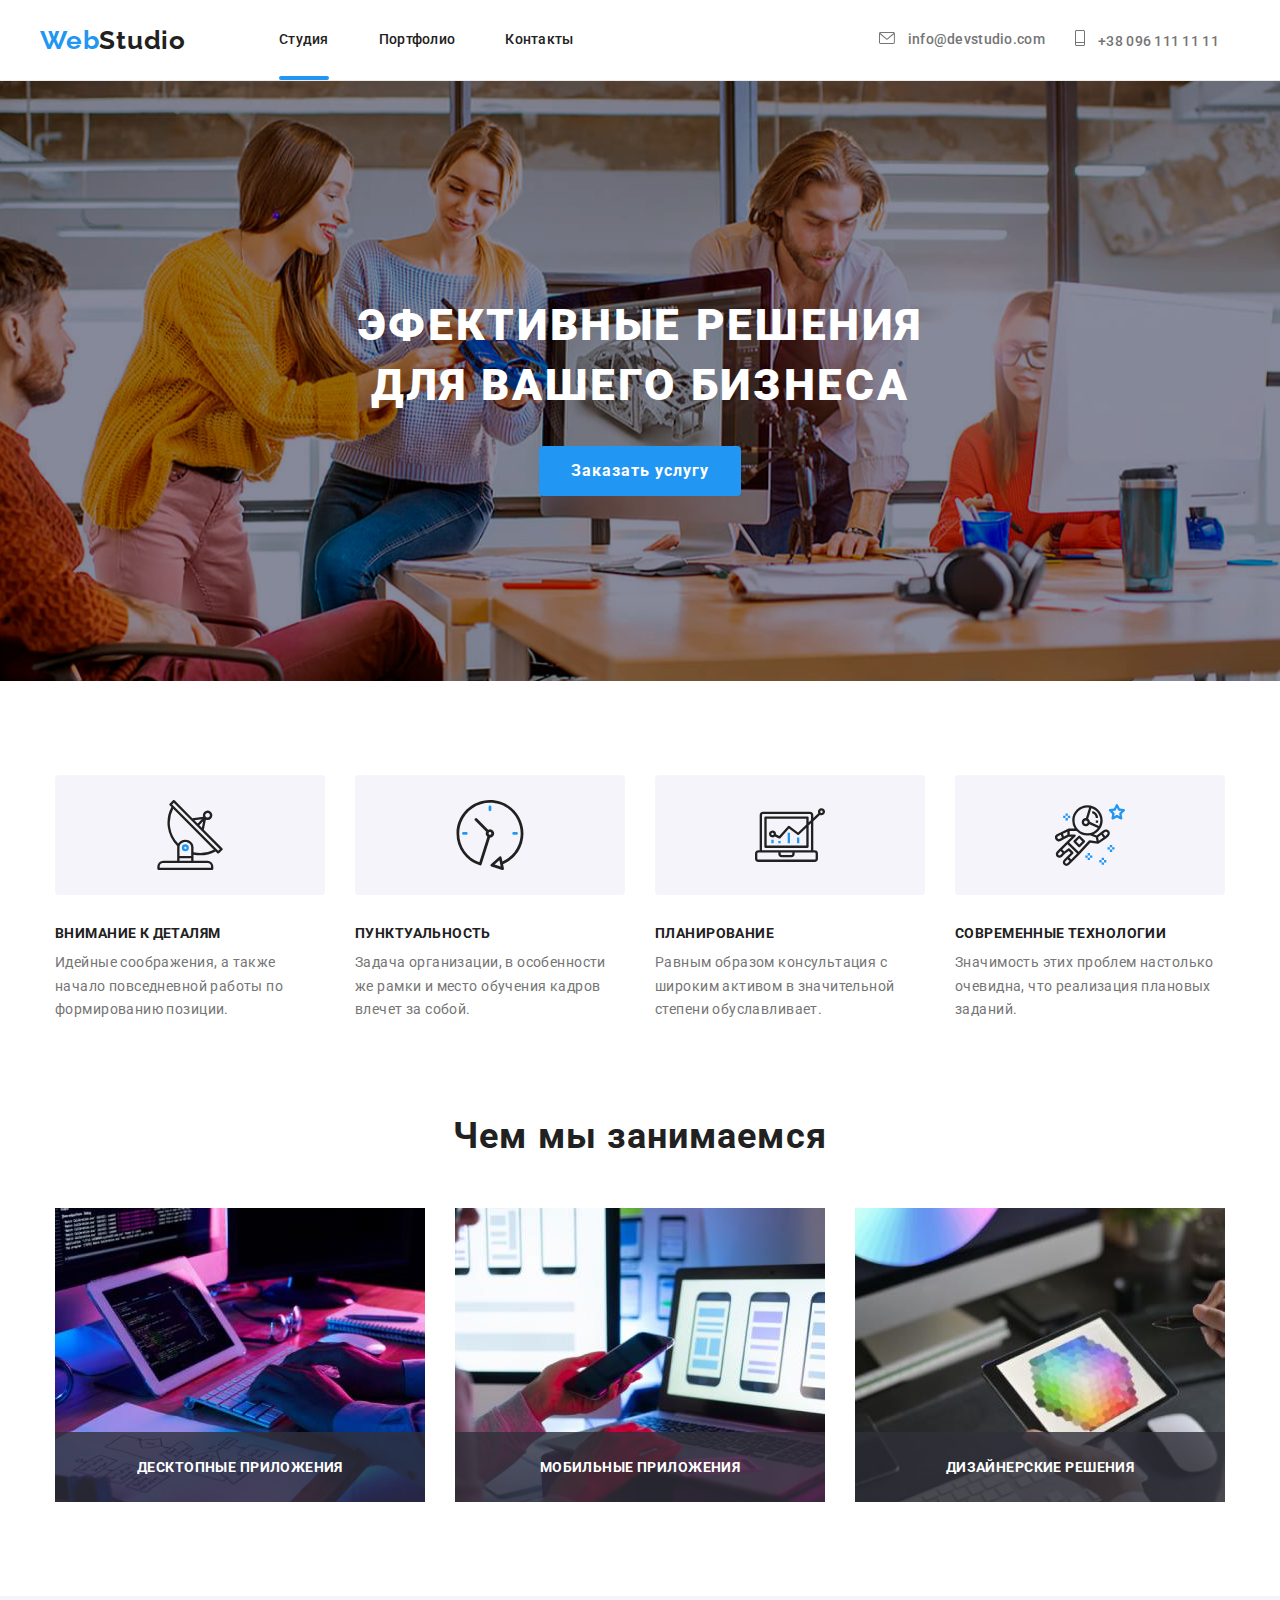
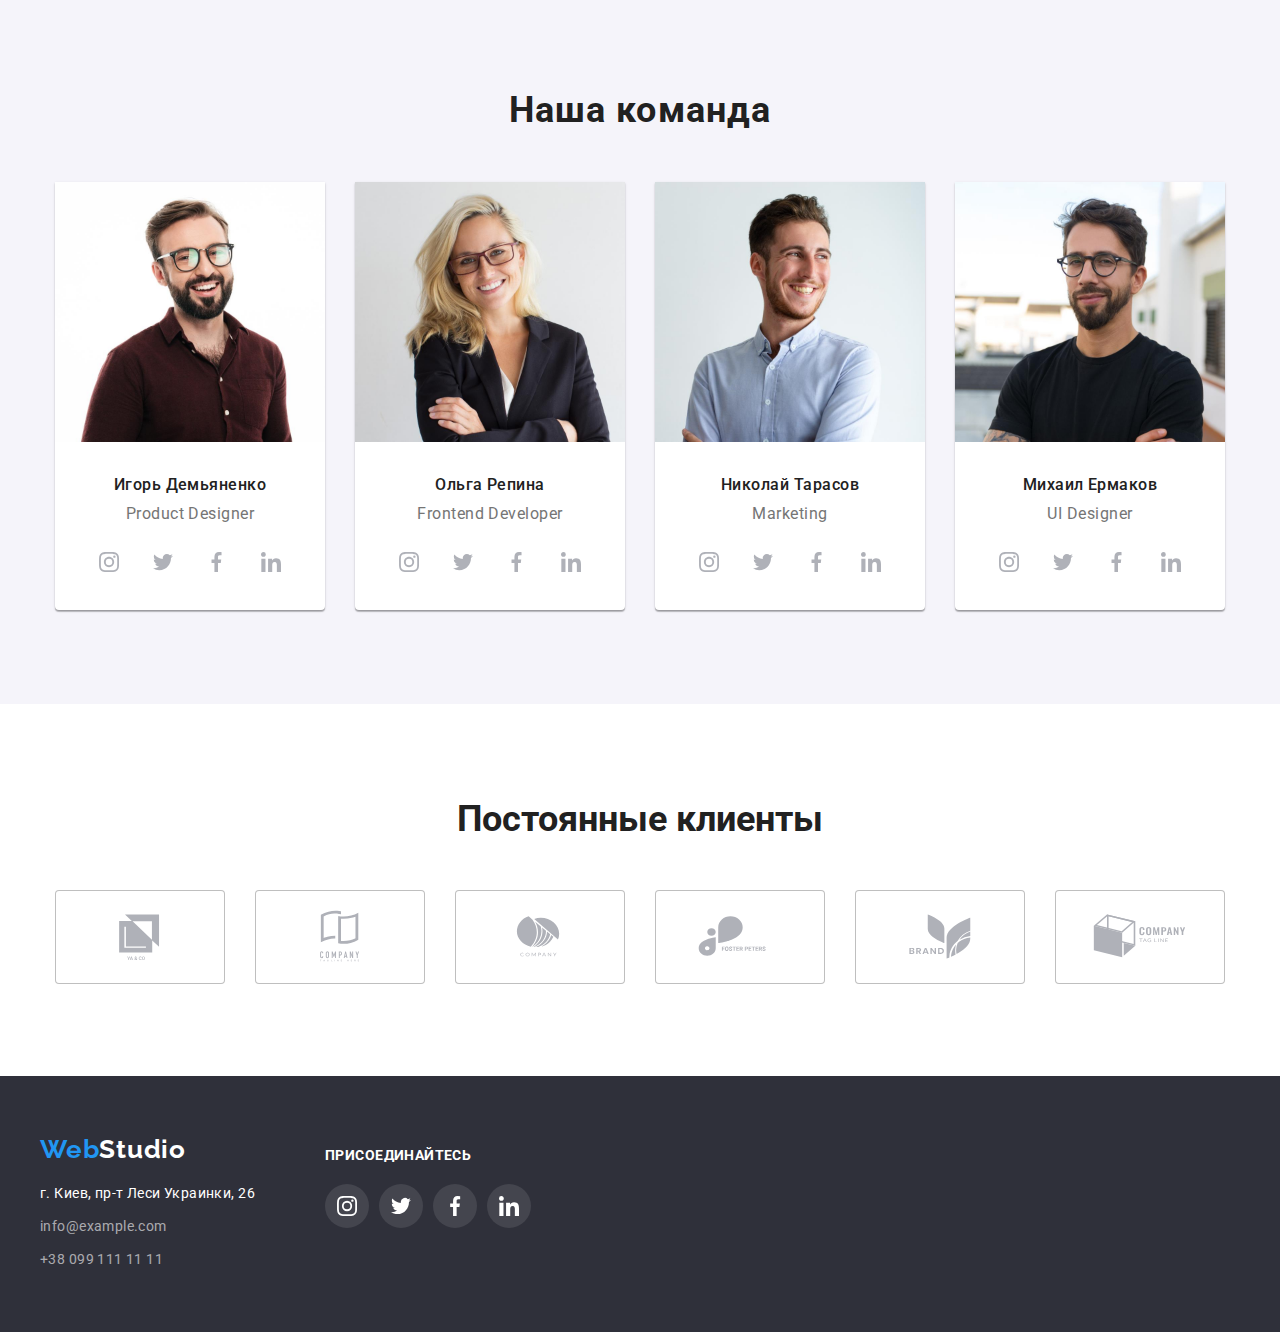
==== index.html @ 4caee126 "10.05.2022" ====
<!DOCTYPE html>
<html lang="ru">
  <head>
    <meta charset="UTF-8" />
    <meta http-equiv="X-UA-Compatible" content="IE=edge" />
    <meta name="viewport" content="width=device-width, initial-scale=1.0" />
    <title>Студия</title>
    <link rel="preconnect" href="https://fonts.googleapis.com" />
    <link rel="preconnect" href="https://fonts.gstatic.com" crossorigin />
    <link rel="preconnect" href="https://fonts.googleapis.com" />
    <link rel="preconnect" href="https://fonts.gstatic.com" crossorigin />
    <link
      href="https://fonts.googleapis.com/css2?family=Roboto:wght@400;500;700;900&display=swap"
      rel="stylesheet"
    />
    <link
      href="https://fonts.googleapis.com/css2?family=Raleway:wght@700&display=swap"
      rel="stylesheet"
    />
    <link
      rel="stylesheet"
      href="https://github.com/sindresorhus/modern-normalize/blob/main/modern-normalize.css"
    />

    <link rel="stylesheet" href="./css/styles.css" />
  </head>
  <body>
    <!--Шапка сайту-->
    <header class="header">
      <div class="container head">
        <nav class="navigation-head">
          <a href="./index.html" class="logo"
            ><span class="logo-web">Web</span>Studio</a
          >
          <ul class="navigation">
            <li><a href="./index.html" class="link link-current">Студия</a></li>
            <li><a href="./portfolio.html" class="link">Портфолио</a></li>
            <li><a href=" " class="link">Контакты</a></li>
          </ul>
        </nav>
        <ul class="contact-data">
          <li class="mail-tel">
            <a href="mailto:info@devstudio.com" class="site-contacts">
              <svg class="icon-mail" width="16px" height="12px">
                <use href="./images/symbol-defs.svg#icon-mail" class="mail"></use>
              </svg>
              info@devstudio.com</a>
          </li>
          <li class="mail-tel">
            <a href="tel:++380961111111" class="site-contacts">
              <svg class="icon-tel" width="10px" height="16px">
              <use href="./images/symbol-defs.svg#icon-telephone" class="tel"></use>
            </svg>
            +38 096 111 11 11</a
            >
          </li>
        </ul>
      </div>
    </header>

    <main>
      <!--Герой-->
      <section class="section-hero">
        <div class="container">
          <h1 class="hero">
            Эфективные решения <br />
            для вашего бизнеса
          </h1>
          <button data-modal-open type="button" class="button-m">Заказать услугу</button>
        </div>
        </section>
      <!--Наші переваги-->
      <section class="section-benefits">
        <div class="container">
          <!--<h2 class="section-title">Наші переваги </h2> -->
          <ul class="list-benefits">
            <li class="car-list">
              <div class="four">
              <svg class="icon-benefits">
                <use href="./images/symbol-defs.svg#icon-Anten"></use>
              </svg>
              </div>
              <h3>Внимание к деталям</h3>
              <p>
                Идейные соображения, а также начало повседневной работы по
                формированию позиции.
              </p>
            </li>
            <li class="car-list">
              <div class="four">
              <svg class="icon-benefits">
                <use href="./images/symbol-defs.svg#icon-clock"></use>
              </svg>
              </div>
              <h3>Пунктуальность</h3>
              <p>
                Задача организации, в особенности же рамки и место обучения
                кадров влечет за собой.
              </p>
            </li>
            <li class="car-list">
              <div class="four">
              <svg class="icon-benefits">
                <use href="./images/symbol-defs.svg#icon-comp" class="comp"></use>
              </svg>
              </div>
              <h3>Планирование</h3>
              <p>
                Равным образом консультация с широким активом в значительной
                степени обуславливает.
              </p>
            </li>
            <li class="car-list">
              <div class="four">
              <svg class="icon-benefits">
                <use href="./images/symbol-defs.svg#icon-astronaut"></use>
              </svg>
              </div>
              <h3>Современные технологии</h3>
              <p>
                Значимость этих проблем настолько очевидна, что реализация
                плановых заданий.
              </p>
            </li>
          </ul>
        </div>
      </section>

      <!--Що ми робимо-->
      <section class="section-work">
        <div class="container">
          <h2 class="section-title">Чем мы занимаемся</h2>
          <ul class="images">
            <li>
              <img class="image-wwd"
                src="./images/computers.jpg"
                alt="фотографія рук на клавіатурі"
                width="370"
                height="294"
              />
              <div class="image-name"> 
                <p class="image-text">Десктопные приложения</p>
              </div>
            </li>
            <li>
              <img class="image-wwd"
                src="./images/screens.jpg"
                alt="фотографія двох екранів"
                width="370"
                height="294"
              />
              <div class="image-name"> 
                <p class="image-text">Мобильные приложения</p>
              </div>
            </li>
            <li>
              <img class="image-wwd"
                src="./images/colors.jpg"
                alt="фотографія палітри кольорів"
                width="370"
                height="294"
              />
              <div class="image-name"> 
                <p class="image-text">Дизайнерские решения</p>
              </div>
            </li>
          </ul>
        </div>
      </section>

      <!--Наша команда-->
      <section class="section-team">
        <div class="container">
          <h2 class="section-title">Наша команда</h2>
          <ul class="personal">
            <li class="cards-team">
              <img
                src="./images/demyanenko.jpg"
                alt="фото Ігорка Демяненка"
                width="270"
                height="260"
              />
              <div class="text-team">
                <p class="name">Игорь Демьяненко</p>
                <p class="position">Product Designer</p>
                <ul class="social-link-gray">
                  <li class="icon-gray">
                    <a href class="button-social-gray">
                      <svg class="svg-gray" width="20px" height="20px">
                        <use href="./images/symbol-defs.svg#icon-instagram_grey"></use>
                      </svg>
                    </a>
                  </li>
                  <li class="icon-gray">
                    <a href class="button-social-gray">
                      <svg class="svg-gray" width="20px" height="20px">
                        <use href="./images/symbol-defs.svg#icon-twitter-grey"></use>
                      </svg>
                    </a>
                  </li>
                  <li class="icon-gray">
                    <a href class="button-social-gray">
                      <svg class="svg-gray" width="20px" height="20px">
                        <use href="./images/symbol-defs.svg#icon-facebook-grey"></use>
                      </svg>
                    </a>
                  </li>
                  <li class="icon-gray">
                    <a href class="button-social-gray">
                      <svg class="svg-gray" width="20px" height="20px">
                        <use href="./images/symbol-defs.svg#icon-linkedin-grey"></use>
                      </svg>
                    </a>
                  </li>
                </ul>
              </div>
            </li>
            <li class="cards-team">
              <img
                src="./images/repina.jpg"
                alt="фото Олічки Рєпіної"
                width="270"
                height="260"
              />
              <div class="text-team">
                <p class="name">Ольга Репина</p>
                <p class="position">Frontend Developer</p>
                <ul class="social-link-gray">
                  <li class="icon-gray">
                    <a href class="button-social-gray">
                      <svg class="svg-gray" width="20px" height="20px">
                        <use href="./images/symbol-defs.svg#icon-instagram_grey"></use>
                      </svg>
                    </a>
                  </li>
                  <li class="icon-gray">
                    <a href class="button-social-gray">
                      <svg class="svg-gray" width="20px" height="20px">
                        <use href="./images/symbol-defs.svg#icon-twitter-grey"></use>
                      </svg>
                    </a>
                  </li>
                  <li class="icon-gray">
                    <a href class="button-social-gray">
                      <svg class="svg-gray" width="20px" height="20px">
                        <use href="./images/symbol-defs.svg#icon-facebook-grey"></use>
                      </svg>
                    </a>
                  </li>
                  <li class="icon-gray">
                    <a href class="button-social-gray">
                      <svg class="svg-gray" width="20px" height="20px">
                        <use href="./images/symbol-defs.svg#icon-linkedin-grey"></use>
                      </svg>
                    </a>
                  </li>
                </ul>
              </div>
            </li>
            <li class="cards-team">
              <img
                src="./images/tarasov.jpg"
                alt="фото Миколки Тарасова"
                width="270"
                height="260"
              />
              <div class="text-team">
                <p class="name">Николай Тарасов</p>
                <p class="position">Marketing</p>
                <ul class="social-link-gray">
                  <li class="icon">
                    <a href class="button-social-gray">
                      <svg class="svg-gray" width="20px" height="20px">
                        <use href="./images/symbol-defs.svg#icon-instagram_grey"></use>
                      </svg>
                    </a>
                  </li>
                  <li class="icon">
                    <a href class="button-social-gray">
                      <svg class="svg-gray" width="20px" height="20px">
                        <use href="./images/symbol-defs.svg#icon-twitter-grey"></use>
                      </svg>
                    </a>
                  </li>
                  <li class="icon">
                    <a href class="button-social-gray">
                      <svg class="svg-gray" width="20px" height="20px">
                        <use href="./images/symbol-defs.svg#icon-facebook-grey"></use>
                      </svg>
                    </a>
                  </li>
                  <li class="icon">
                    <a href class="button-social-gray">
                      <svg class="svg-gray" width="20px" height="20px">
                        <use href="./images/symbol-defs.svg#icon-linkedin-grey"></use>
                      </svg>
                    </a>
                  </li>
              </div>
            </li>
            <li class="cards-team">
              <img
                src="./images/yermakov.jpg"
                alt="фото Михася Єврмакова"
                width="270"
                height="260"
              />
              <div class="text-team">
                <p class="name">Михаил Ермаков</p>
                <p class="position">UI Designer</p>
                 <ul class="social-link-gray">
                  <li class="icon-gray">
                    <a href class="button-social-gray">
                       <svg class="svg-gray" width="20px" height="20px">
                        <use href="./images/symbol-defs.svg#icon-instagram_grey"
                        ></use>
                      </svg>
                    </a>
                  </li>
                  <li class="icon-gray">
                    <a href class="button-social-gray">
                     <svg class="svg-gray" width="20px" height="20px">
                       <use href="./images/symbol-defs.svg#icon-twitter-grey"></use>
                     </svg>
                    </a>
                  </li>
                  <li class="icon-gray">
                  <a href class="button-social-gray">
                    <svg class="svg-gray" width="20px" height="20px">
                      <use href="./images/symbol-defs.svg#icon-facebook-grey"></use>
                    </svg>
                    </a>
                  </li>
                  <li class="icon-gray">
                    <a href class="button-social-gray">
                      <svg class="svg-gray" width="20px" height="20px">
                        <use href="./images/symbol-defs.svg#icon-linkedin-grey"></use>
                      </svg>
                      </a>
                 </li>
                 </ul>
               </div>
            </li>
          </ul>
        </div>
      </section>

<section class="partners">
  <div class="container">
    <h2>Постоянные клиенты</h2>
    <ul class="our-partners">
    <li class="partners-list">
      <a href class="partners-button">
        <svg class="button-part" width="106" height="60">
          <use href="./images/symbol-defs.svg#icon-logo1" class="icon-partners"></use>
        </svg>
      </a>
    </li>
    <li class="partners-list">
      <a href class="partners-button">
        <svg class="button-part" width="106" height="60"
        >
          <use href="./images/symbol-defs.svg#icon-logo2"></use>
        </svg>
        </a>
    </li>
    <li class="partners-list">
      <a href class="partners-button">
        <svg class="button-part" width="106" height="60">
          <use href="./images/symbol-defs.svg#icon-logo3" ></use>
        </svg>
        </a>
    </li>
    <li class="partners-list">
      <a href class="partners-button">
        <svg class="button-part" width="106" height="60">
          <use href="./images/symbol-defs.svg#icon-logo4" ></use>
        </svg>
        </a>
    </li>
    <li class="partners-list">
      <a href class="partners-button">
        <svg class="button-part" width="106" height="60">
          <use href="./images/symbol-defs.svg#icon-logo5" ></use>
        </svg>
        </a>
    </li>
    <li class="partners-list">
      <a href class="partners-button">
        <svg class="button-part" width="106" height="60">
          <use href="./images/symbol-defs.svg#icon-logo6" ></use>
        </svg>
        </a>
    </li>
  </ul>
        </div>
        </section>

    </main>
    <!--Футер-->
    <footer>
      <section class="contact">
          <div class="container">
            <div class="lacate">
          <a href="./index.html" class="logo"
          ><span class="logo-web">Web</span>Studio</a
        >
        <address>
          <ul>
            <li class="address">
              <a
                href="https://www.google.com/maps/place/%D0%B1%D1%83%D0%BB%D1%8C%D0%B2%D0%B0%D1%80+%D0%9B%D0%B5%D1%81%D1%96+%D0%A3%D0%BA%D1%80%D0%B0%D1%97%D0%BD%D0%BA%D0%B8,+26,+%D0%9A%D0%B8%D1%97%D0%B2,+02000/@50.4265807,30.5361971,17z/data=!4m5!3m4!1s0x40d4cf0e033ecbe9:0x57a4dffefec77da0!8m2!3d50.4265807!4d30.5383858"
                class="contact-footer"
                >г. Киев, пр-т Леси Украинки, 26</a
              >
            </li>
            <li class="address">
              <a href="mailto:info@example.com" class="contact-footer"
                >info@example.com</a
              >
            </li>
            <li class="address">
              <a href="tel:+380991111111" class="contact-footer"
                >+38 099 111 11 11</a
              >
            </li>
          </ul>
        </address>
            </div>
           <div class="social">
            <h3>Присоединайтесь</h3>  
            <ul class="social-link">
             <li class="icon">
              <a href class="button-social">
                 <svg class="button-icon" width="20px" height="20px">
                   <use href="./images/symbol-defs.svg#icon-instagram"
                   ></use>
                 </svg>
                </a>
               </button>            
             </li>
             <li class="icon">
              <a href class="button-social">
                <svg class="button-icon" width="20px" height="20px">
                  <use href="./images/symbol-defs.svg#icon-twitter"></use>
                </svg>
                </a>
             </li>
             <li class="icon">
              <a href class="button-social">
                <svg class="button-icon" width="20px" height="20px">
                  <use href="./images/symbol-defs.svg#icon-facebook"></use>
                </svg>
                </a>
             </li>
             <li class="icon">
               <a href class="button-social">
                 <svg class="button-icon" width="20px" height="20px">
                   <use href="./images/symbol-defs.svg#icon-linkedin"></use>
                 </svg>
                </a>
            </li>
            </ul>
            </div>
          </div>
        </section>  
    </footer>
    <div class="backdrop is-hidden" data-modal>
      <div class="modal">
        <button data-modal-close class="round-button">
          <svg class="cross" width="11px" height="11px">
            <use href="./images/symbol-defs.svg#icon-linkedin"></use>
          </svg>
        </button>
      </div>
    </div>
    <script src="./js/modal.js"></script>
  </body>
</html>
---- css/styles.css ----
::after,
::before {
  box-sizing: border-box;
}

:root {
  --primery-texy-color: #212121;
  --secondary-text-color: #757575;
  --hover-text-color: #2196f3;
  --absolut-white-header: #ffffff;
  --title-footer-dark: #2f303a;
  --mine-fone-color: #e5e5e5;
  --team-button-color: #f5f4fa;
  --contact-data-color: rgba(255, 255, 255, 0.6);
}

body {
  font-family: Roboto, sans-serif;
  color: var(--primery-texy-color);
  background-color: var(--mine-fone-color);
  margin: 0;
}

li {
  list-style-type: none;
}

.header {
  display: block;
  border-bottom: 1px solid #ececec;
}

/*оформлення тексту навігаційних кнопок*/
.navigation {
  display: flex;
  margin-left: 93px;
  font-weight: 500;
  font-size: 14px;
  line-height: 1;
  letter-spacing: 0.02em;
}

.navigation .link {
  position: relative;
  display: block;
  padding: 32px 0px;
}

.link-current::after {
  display: block;
  content: "";
  position: absolute;
  bottom: 0;
  left: 0;
  width: 100%;
  height: 4px;
  background-color: var(--hover-text-color);
  border-radius: 2px;
  transition: background-color 250ms cubic-bezier(0.4, 0, 0.2, 1);
}

.contact-data {
  display: flex;
  margin-left: 305px;
  align-items: center;
}

.navigation-head {
  display: flex;
  align-items: center;
}

.header .container {
  display: flex;
  align-items: center;
  background-color: var(--absolut-white-header);
}

.images {
  display: flex;
  justify-content: center;
}

.images li {
  margin-right: 30px;
}
.images li :last-child {
  margin-right: 0px;
}

.navigation li {
  margin-right: 50px;
}

.contact-data li {
  margin-right: 30px;
}

.navigation :last-child,
.contact-data :last-child,
.images :last-child {
  margin-right: 0px;
}

/*----робимо інший бік карточки ----*/
.variant {
  position: relative;
}

.overlay {
  position: absolute;
  top: 0;
  left: 0;
  width: 370px;
  height: 294px;
  color: var(--absolut-white-header);
  background-color: rgba(33, 150, 243, 0.9);
  transform: translateY(100%);
  transition: transform 250ms cubic-bezier(0.4, 0, 0.2, 1);
}

.variant {
  overflow: hidden;
  transition: color 2250ms cubic-bezier(0.4, 0, 0.2, 1);
  overflow: hidden;
}

.card-project:hover .overlay {
  transform: translateY(0%);
}

.text {
  padding-left: 24px;
  padding-right: 24px;
  padding-top: 63px;
  text-align: justify;
  font-style: normal;
  font-weight: 400;
  font-size: 18px;
  line-height: 28px;
  letter-spacing: 0.03em;
}

.list-benefits p {
  color: var(--secondary-text-color);
  font-weight: 400;
  font-size: 14px;
  line-height: 1.71;
  letter-spacing: 0.03em;
}
.buttons {
  display: flex;
  justify-content: center;
  margin-bottom: 50px;
  transition: background-color 250ms cubic-bezier(0.4, 0, 0.2, 1);
}

.button-m:hover {
  background-color: var(--absolut-white-header);
  color: var(--hover-text-color);
}
.button-m {
  font-family: "Roboto", sans-serif;
  min-width: 200px;
  min-height: 50px;
  padding: 10px 32px;
  border: none;
  border-radius: 4px;
  text-align: center;
  cursor: pointer;
  background: var(--hover-text-color);
  color: var(--absolut-white-header);
  font-weight: 700;
  font-size: 16px;
  line-height: 1.6;
  letter-spacing: 0.06em;
  transition: color 250ms cubic-bezier(0.4, 0, 0.2, 1),
    background-color 250ms cubic-bezier(0.4, 0, 0.2, 1);
}

.buttons .button-p:last-child {
  margin-right: 8px;
}

.button-p {
  font-family: "Roboto", sans-serif;
  padding: 6px 22px;
  border-radius: 4px;
  border-width: 0;
  cursor: pointer;
  background: var(--team-button-color);
  color: var(--primery-texy-color);
  font-weight: 500;
  font-size: 16px;
  line-height: 1.62;
  text-align: center;
  letter-spacing: 0.03em;
  transition: color 250ms cubic-bezier(0.4, 0, 0.2, 1),
    background-color 250ms cubic-bezier(0.4, 0, 0.2, 1);
}

.button-p:focus,
.button-p:hover {
  color: var(--absolut-white-header);
  background-color: var(--hover-text-color);
  box-shadow: 0px 1px 3px rgba(0, 0, 0, 0.12), 0px 1px 1px rgba(0, 0, 0, 0.14),
    0px 2px 1px rgba(0, 0, 0, 0.2);
  border-radius: 0px 0px 4px 4px;
}

.link-current,
.link:focus,
.link:hover,
.site-contacts:hover,
.site-contacts:focus {
  color: var(--hover-text-color);
}

.link {
  color: var(--primery-texy-color);
  font-style: normal;
  font-weight: 500;
  font-size: 14px;
  line-height: 1.14;
  letter-spacing: 0.02em;
  transition: color 250ms cubic-bezier(0.4, 0, 0.2, 1);
}

a {
  text-decoration: none;
}
.card-project {
  display: block;
  width: 370px;
  margin-left: 30px;
  margin-bottom: 30px;
}

.cards-team {
  width: 270px;
  height: 428px;
  background-color: var(--absolut-white-header);
  box-shadow: 0px 1px 3px rgba(0, 0, 0, 0.12), 0px 1px 1px rgba(0, 0, 0, 0.14),
    0px 2px 1px rgba(0, 0, 0, 0.2);
  border-radius: 0px 0px 4px 4px;
}

.logo {
  color: var(--primery-texy-color);
  font-family: "Raleway";
  font-weight: 700;
  font-size: 26px;
  line-height: 1;
  letter-spacing: 0.03em;
}

/*оформлення першої частини логотипу*/
.logo-web {
  color: var(--hover-text-color);
}

.hero {
  padding-bottom: 30px;
  color: var(--absolut-white-header);
  text-transform: uppercase;
  font-weight: 900;
  font-size: 44px;
  line-height: 1.36;
  letter-spacing: 0.06em;
}

.section-title {
  margin-bottom: 50px;
  margin-top: 0px;
  font-weight: 700;
  font-size: 36px;
  line-height: 1.16;
  letter-spacing: 0.03em;
  text-align: center;
}
.section-team,
.section-benefits {
  padding: 94px 0px;
  align-content: center;
}
.section-team {
  background-color: var(--team-button-color);
}

.section-work {
  padding-bottom: 94px;
  align-content: center;
}
ul,
h1,
h3,
p {
  margin: 0;
  padding: 0;
}

.mail-tel {
  display: flex;
}

.icon-mail,
.icon-tel
 {
  fill: #757575;
  padding-right: 10px;
  transition: fill 250ms cubic-bezier(0.4, 0, 0.2, 1);
}

.site-contacts:hover .icon-mail,
.site-contacts:hover .icon-tel,
.site-contacts:focus .icon-mail,
.site-contacts:focus .icon-tel {
  fill: var(--hover-text-color)
  
}



.car-list {
  width: 270px;
}
.car-list:first-child {
  margin-left: 0px;
}

.section-hero {
  background-size: 1600px 600px;
  background-repeat: no-repeat;
  background-position: 50%;
  background-image: linear-gradient(
    to right,
    rgba(47, 48, 58, 0.4),
    rgba(47, 48, 58, 0.4)
  );
  background-image: url(../images/hero.svg);
}

.icon-benefits {
  width: 70px;
  height: 70px;
  display: block;
  background-repeat: no-repeat;
  background-size: contain;
}

.four {
  display: flex;
  width: 270px;
  height: 120px;
  background-color: var(--team-button-color);
  margin-bottom: 30px;
  border-radius: 4px;
  align-items: center;
  justify-content: center;
}

.car-list {
  margin-left: 30px;
}

.list-benefits {
  display: flex;
  justify-content: center;
}

.list-benefits h3 {
  margin-bottom: 10px;
  font-weight: 700;
  font-size: 14px;
  line-height: 16px;
  letter-spacing: 0.03em;
  text-transform: uppercase;
}
.p {
  color: var(--secondary-text-color);
  font-weight: 700;
  font-size: 36px;
  line-height: 1.71;
  letter-spacing: 0.03em;
}
.personal {
  display: flex;
  justify-content: center;
}

.personal .cards-team + .cards-team {
  margin-left: 30px;
}

.name {
  margin-bottom: 10px;
  text-align: center;
  font-weight: 500;
  font-size: 16px;
  line-height: 1.18;
  letter-spacing: 0.03em;
}

.position {
  margin-bottom: 16px;
  color: var(--secondary-text-color);
  text-align: center;
  font-size: 16px;
  line-height: 1.18;
  letter-spacing: 0.03em;
}
.text-team {
  padding: 30px 0px;
}
.projects {
  display: flex;
  flex-wrap: wrap;
  justify-content: center;
}

.projects-name {
  margin: 0px;
  font-weight: 700;
  font-size: 18px;
  line-height: 2;
  letter-spacing: 0.06em;
  text-align: left;
}

.projects-type {
  padding: 4px 0px 0px 0px;
  color: var(--secondary-text-color);
  font-weight: 400;
  font-size: 16px;
  line-height: 1.87;
  letter-spacing: 0.03em;
}

.project-text {
  width: 320px;
  padding: 20px 24px;
  border-left: 1px solid #eee;
  border-right: 1px solid #eee;
  border-bottom: 1px solid #eee;
}

.card-project img {
  display: block;
}

.card-project:hover {
  box-shadow: 0px 1px 1px rgba(0, 0, 0, 0.12), 0px 4px 4px rgba(0, 0, 0, 0.06),
    1px 4px 6px rgba(0, 0, 0, 0.16);
  border-radius: 0px 0px 4px 4px;
}

address {
  margin-top: 20px;
}

.address {
  margin-bottom: 9px;
}
.address:last-child {
  margin-bottom: 0px;
}
.address:first-child {
  color: var(--absolut-white-header);
}

.contact-footer {
  color: rgba(255, 255, 255, 0.6);
  font-weight: 400;
  font-style: normal;
  font-size: 14px;
  line-height: 1.71;
  letter-spacing: 0.03em;
}
[href*="https"] {
  color: var(--absolut-white-header);
}

footer .logo {
  color: var(--absolut-white-header);
}
footer {
  padding: 60px 0px;
}

.site-contacts {
  color: var(--secondary-text-color);
  font-weight: 500;
  font-size: 14px;
  line-height: 1.14;
  letter-spacing: 0.02em;
  align-items: center;
}

.filters {
  padding-top: 94px;
  padding-bottom: 94px;
}

.container {
  width: 1200px;
  margin-left: auto;
  margin-right: auto;
  padding-left: 15px;
  padding-right: 15px;
}

.section-hero,/* - залишити темний фон в секції герой*/
footer {
  background-color: var(--title-footer-dark);
}

.header,
.benefits,
.wtahwedo,
main {
  background-color: var(--absolut-white-header);
}

.section-hero {
  text-align: center;
  padding-top: 215px;
  padding-bottom: 185px;
}

ul.projects {
  margin-bottom: -30px;
  margin-left: -30px;
}

.contact-links {
  margin-top: 20px;
}

.contact .container {
  display: flex;
}

.locate,
.social {
  margin-left: 70px;
}

.social-link,
.social-link-gray {
  display: flex;
  justify-content: center;
  align-items: center;
}

.social h3 {
  color: var(--absolut-white-header);
  font-style: normal;
  font-weight: 700;
  font-size: 14px;
  line-height: 1.14;
  letter-spacing: 0.03em;
  text-transform: uppercase;
  margin-bottom: 20px;
}

.social {
  padding-top: 12px;
}
.button-social {
  background-color: rgba(255, 255, 255, 0.1);
  transition: background-color 250ms cubic-bezier(0.4, 0, 0.2, 1);
  transition: fill 250ms cubic-bezier(0.4, 0, 0.2, 1);
}

.button-social-gray:hover,
.button-social:hover,
.button-social-gray:focus,
.button-social:focus {
  color: var(--absolut-white-header);
  background-color: var(--hover-text-color);
  fill: var(--absolut-white-header);
}

.button-social-gray:focus .svg-gray {
  fill: var(--absolut-white-header);
}

.button-social-gray,
.button-social {
  display: flex;
  padding: 0px;
  width: 44px;
  height: 44px;
  align-items: center;
  justify-content: center;
  border-radius: 50%;
  border: none;
  transition: background-color 250ms cubic-bezier(0.4, 0, 0.2, 1);
}

.button-social-gray .svg-gray {
  fill: rgba(175, 177, 184, 1);
}
.button-social-gray:hover .svg-gray {
  fill: var(--absolut-white-header);
}

.icon-gray,
.icon {
  margin-right: 10px;
}

.icon-gray:last-child,
.icon:last-child {
  margin-right: 0px;
}

.button-icon {
  background-repeat: no-repeat;
  background-position: 50%;
  background-size: contain;
  vertical-align: middle;
}

.button-part {
  justify-content: center;
  align-items: center;
  padding: 16px 32px;
  background-repeat: no-repeat;
  background-position: 50%;
  background-size: contain;
  fill: rgba(175, 177, 184, 1);
  transition: fill 250ms cubic-bezier(0.4, 0, 0.2, 1);
}

.button-part:hover,
.partners-button:hover {
  fill: #03a9f4;
  border-color: var(--hover-text-color);
}

.partners-button:focus .button-part {
  fill: #03a9f4;
}

.partners-button:focus {
  border-color: var(--hover-text-color);
}

.partners {
  padding-bottom: 94px;
  padding-top: 94px;
}

.our-partners {
  display: flex;
  justify-content: center;
  align-items: center;
}

.partners-button {
  display: flex;
  align-items: center;
  justify-content: center;
  border: solid 1px var(--primery-texy-color);
  border-radius: 4px;
  border-color: rgba(0, 0, 0, 0.25);
  background-color: var(--absolut-white-header);
  transition: border-color 250ms cubic-bezier(0.4, 0, 0.2, 1);
}

.partners-list {
  width: 170px;
  height: 92px;
  margin-right: 30px;
}

.partners-list:last-child {
  margin-right: 0px;
}

.partners .container h2 {
  margin-top: 0px;
  margin-bottom: 50px;
  font-style: Bold;
  font-size: 36px;
  line-height: 42px;
  text-align: center;
}

.backdrop {
  position: fixed;
  top: 0;
  left: 0;
  width: 100%;
  height: 100%;
  background-color: rgba(0, 0, 0, 0.1);
  opacity: 1;
  transition: opacity 250ms cubic-bezier(0.4, 0, 0.2, 1);
}

.backdrop.is-hidden {
  opacity: 0;
  pointer-events: none;
}

.backdrop.is-hidden .modal {
  transform: translate(-50%, -50%) scale(0.9);
}

.modal {
  position: absolute;
  width: 528px;
  height: 581px;
  top: 50%;
  left: 50%;
  background: #ffffff;
  box-shadow: 0px 1px 3px rgba(0, 0, 0, 0.12), 0px 1px 1px rgba(0, 0, 0, 0.14),
    0px 2px 1px rgba(0, 0, 0, 0.2);
  border-radius: 4px;
  transform: translate(-50%, -50%) scale(1);
  transition: transform 250ms cubic-bezier(0.4, 0, 0.2, 1);
}

.round-button {
  display: block;
  position: absolute;
  content: "";
  top: 8px;
  right: 8px;
  padding: 0%;
  margin: 0%;
  width: 30px;
  height: 30px;
  border-radius: 50%;
  border: solid 1px rgba(0, 0, 0, 0.1);
  background-color: #ffffff;
}

.cross {
  background-repeat: no-repeat;
  background-position: 50%;
  background-size: contain;
  vertical-align: middle;
  fill: #757575;
  transition: color 250ms cubic-bezier(0.4, 0, 0.2, 1);
}
/*
.round-button:hover .cross {
  color: var(--hover-text-color)
}*/

.images li {
  position: relative;
  width: 370px;
  height: 294px;
}

.image-name {
  display: block;
  content: "";
  width: 100%;
  height: 70px;
  position: absolute;
  bottom: 0;
  left: 0;
  background: rgba(47, 48, 58, 0.8);
}

.image-text {
  padding-top: 27px;
  font-weight: 700;
  font-size: 14px;
  line-height: 16px;
  text-align: center;
  letter-spacing: 0.03em;
  text-transform: uppercase;
  color: var(--absolut-white-header);
}
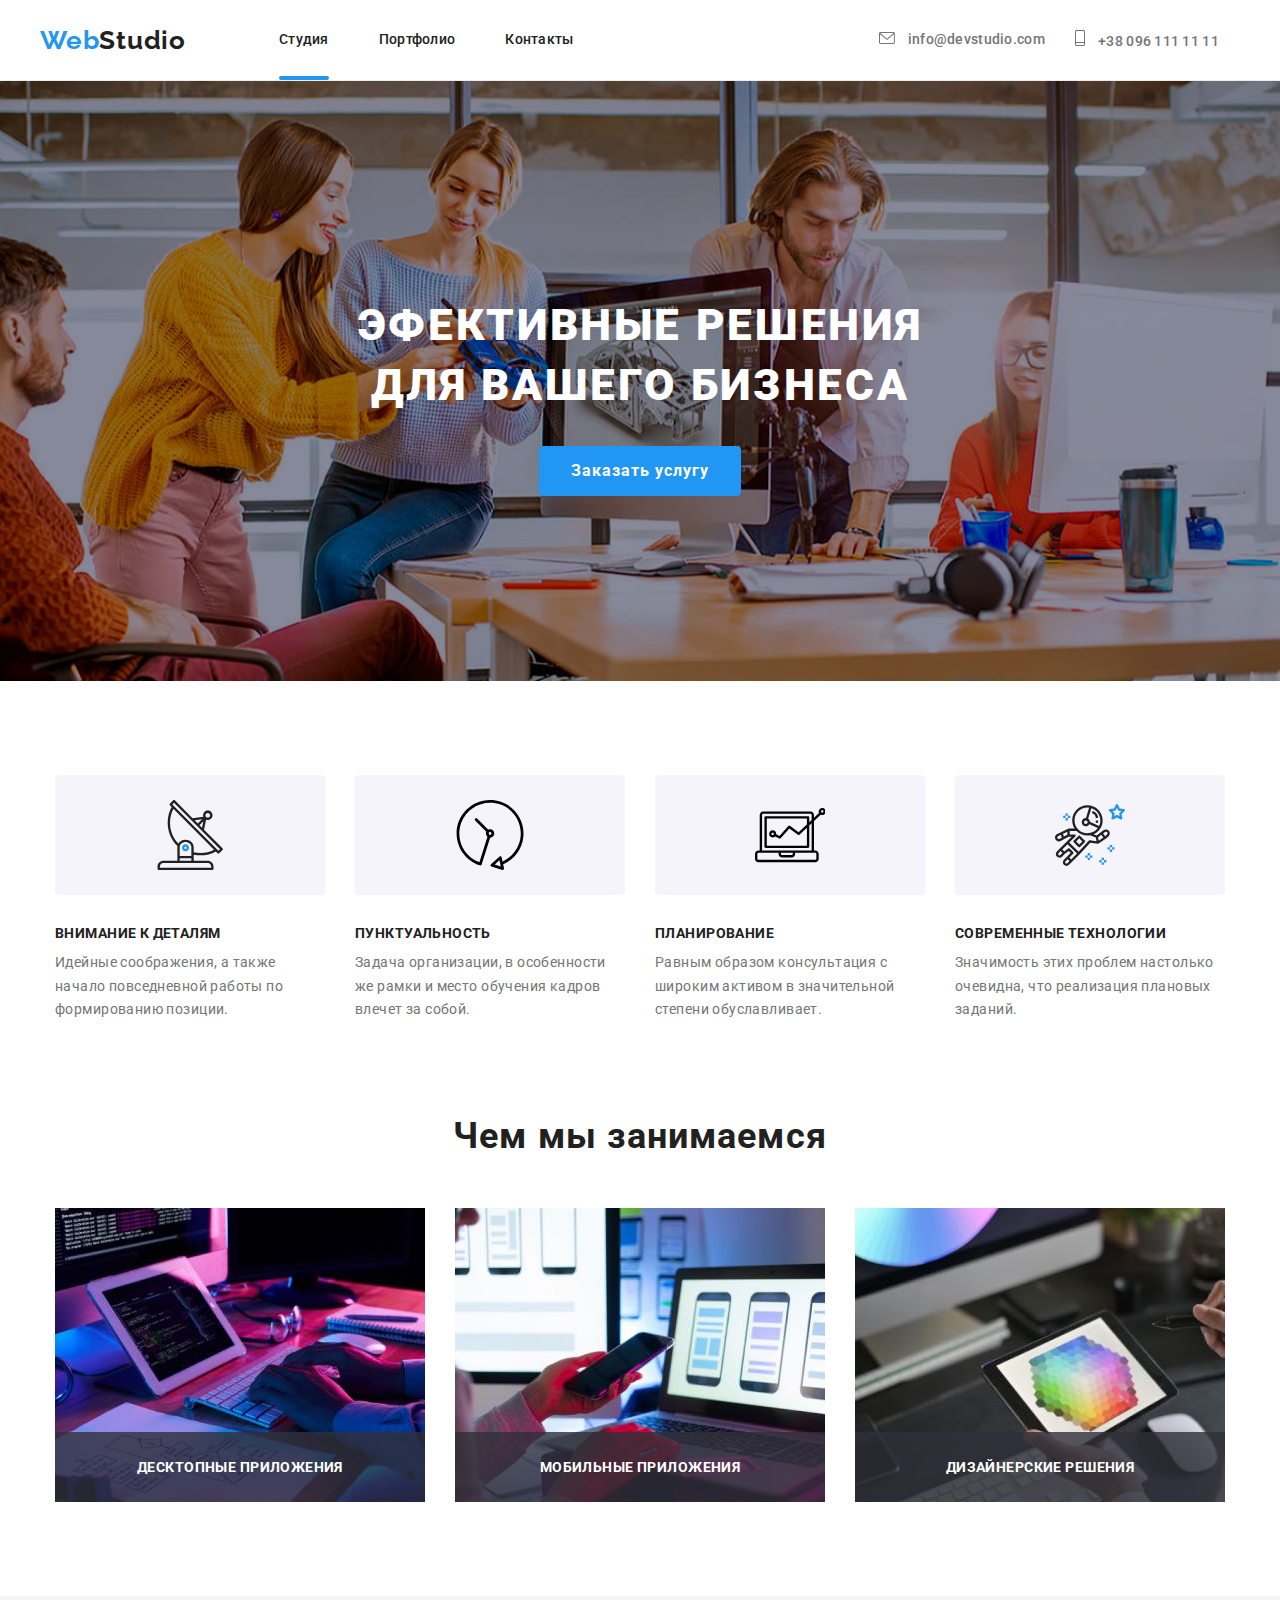
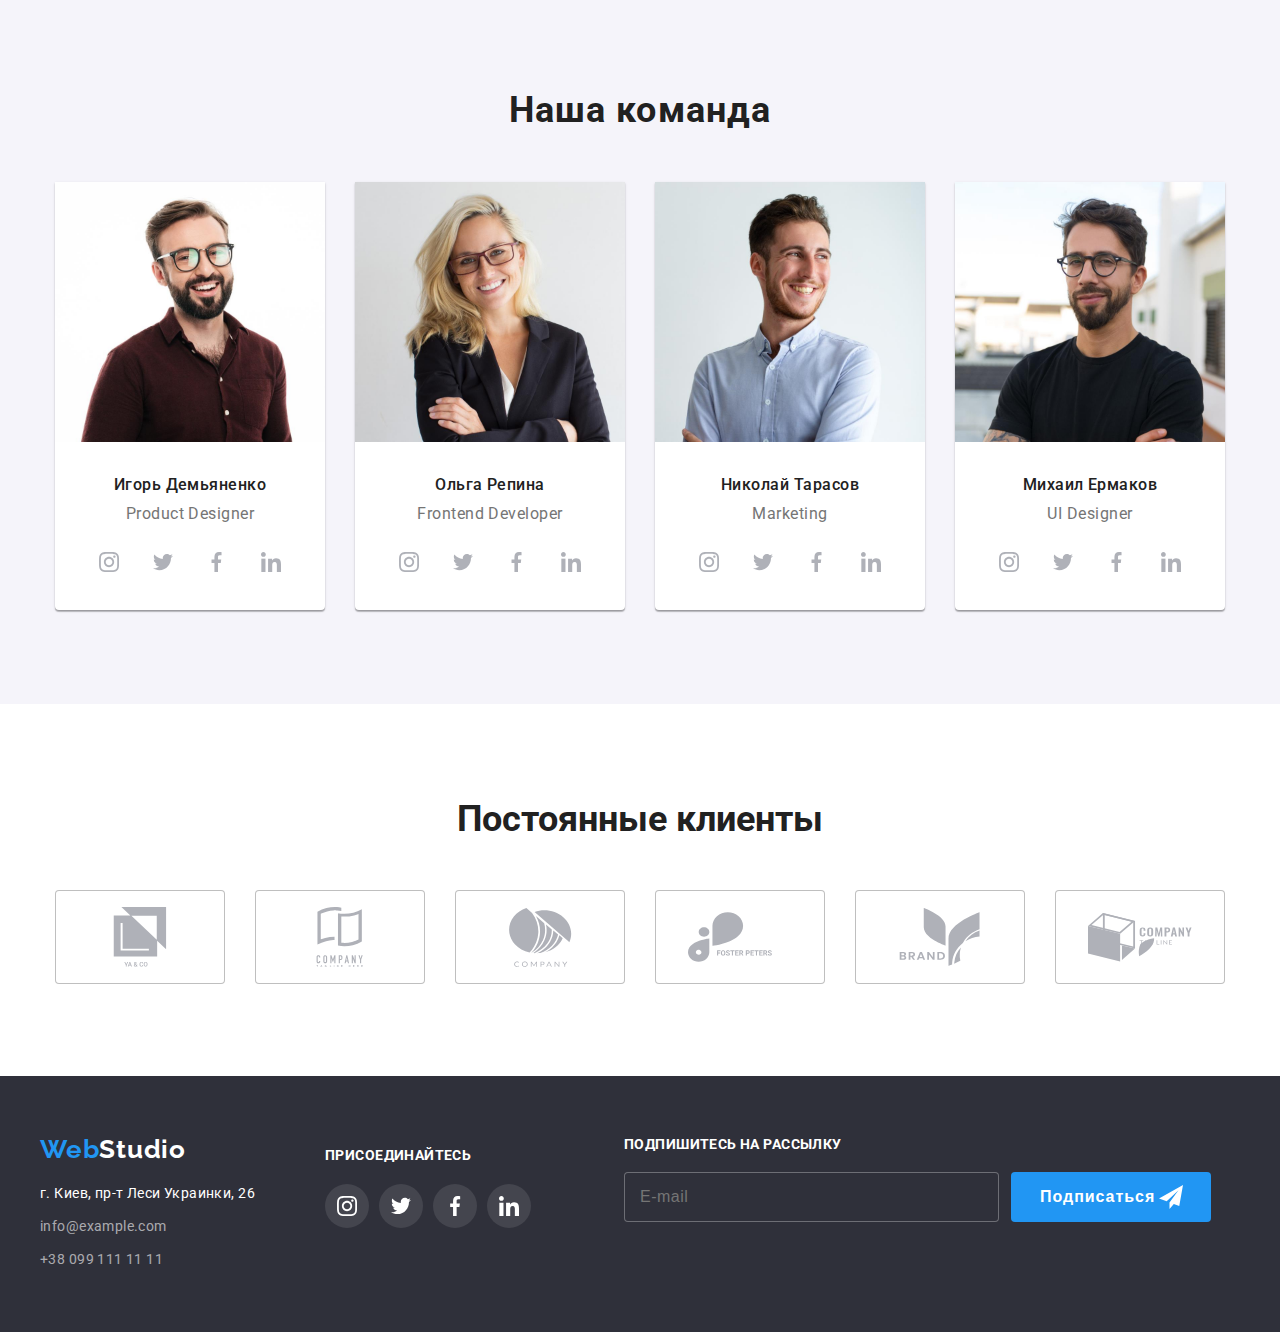
==== commit 89e44792: "13.05.2022" ====
--- a/index.html
+++ b/index.html
@@ -400,11 +400,9 @@
     <!--Футер-->
     <footer>
       <section class="contact">
-          <div class="container">
-            <div class="lacate">
-          <a href="./index.html" class="logo"
-          ><span class="logo-web">Web</span>Studio</a
-        >
+        <div class="container">
+         <div class="lacate">
+          <a href="./index.html" class="logo"><span class="logo-web">Web</span>Studio</a>
         <address>
           <ul>
             <li class="address">
@@ -426,7 +424,7 @@
             </li>
           </ul>
         </address>
-            </div>
+           </div>
            <div class="social">
             <h3>Присоединайтесь</h3>  
             <ul class="social-link">
@@ -461,17 +459,82 @@
                 </a>
             </li>
             </ul>
+           </div>
+           <div class="add-me">              
+            <h2 class="">Подпишитесь на рассылку</h2>
+            <div class="add-box">
+            <form action="js-add">               
+              <label class="client-data" for="e-mail"></label>
+              <input class:="add-field" type="email" name="name" id="e-mail" placeholder="E-mail">
+            </form>            
+             <button class="button-add" type="submit">
+              <p>Подписаться</p>
+                <svg class="flight-send" width="24px" height="24px">
+                <use href="./images/symbol-defs.svg#flight-send"></use>
+                </svg>
+            </div>             
             </div>
-          </div>
-        </section>  
+        </div>
+      </section>  
     </footer>
     <div class="backdrop is-hidden" data-modal>
       <div class="modal">
         <button data-modal-close class="round-button">
           <svg class="cross" width="11px" height="11px">
-            <use href="./images/symbol-defs.svg#icon-linkedin"></use>
+            <use href="./images/symbol-defs.svg#icon-cross"></use>
           </svg>
-        </button>
+       </button>       
+        <form class="js-client-data">
+          <div>
+            <h2 class="form-title">Оставьте свои данные, мы вам перезвоним</h2>
+          </div>
+          <div class="role-groupe" role="groupe">
+            <div class="data-box">
+              <label class="client-data" for="name">Имя</label autocomplete="on" >  
+              <input class:="data-field" type="text" name="name" id="name" />
+                <svg class="icon-box" width="12px" height="12px">
+                 <use href="./images/symbol-defs.svg#icon-man"></use>
+                </svg>
+            </div>
+            <div class="data-box">
+              <label class="client-data" for="phone-number">Телефон</label>
+              <input class:="data-field" type="tel" name="name" id="phone-number" />
+                <svg class="icon-box" width="13px" height="13px">
+                 <use href="./images/symbol-defs.svg#icon-phone_tube"></use>
+                </svg>
+            </div>
+            <div class="data-box">
+              <label class="client-data" for="e-mail">Почта</label>
+              <input class:="data-field" type="email" name="name" id="e-mail"/>
+                <svg class="icon-box" width="15px" height="12px">
+                 <use href="./images/symbol-defs.svg#icon-letter"></use>
+                </svg>
+            </div>
+            <div class="data-box">
+              <label class="client-data" for="comment">Комментарий</label>
+              <textarea  name="feedback" rows="5" class="feedback" id="comment" placeholder="Введите текст"></textarea>
+            </div>
+          </div>              
+          <div class="agreement">
+            <input class:="checkbox" type="checkbox" name="" id="agreement-line">
+
+<!--
+              <svg class="icon-check_bar" width="16px" height="15px">
+                <use href="./images/symbol-defs.svg#icon-check_bar"></use>
+              </svg>
+
+              <svg class="icon-check_bar_p" width="16px" height="15px">
+                <use href="./images/symbol-defs.svg#icon-check_bar_p"></use>
+              </svg>
+
+            -->
+
+            
+            <label  for="agreement-line"><p class="agreement-box">Соглашаюсь с рассылкой и принимаю <span><a class="agreement-down" href="./portfolio.html">Условия договора</a></span>
+            </p></label>                      
+          </div>             
+        <button class="button-sub" type="submit"><p>Отправить</p></button> 
+        </form>
       </div>
     </div>
     <script src="./js/modal.js"></script>
--- a/css/styles.css
+++ b/css/styles.css
@@ -304,8 +304,7 @@
 }
 
 .icon-mail,
-.icon-tel
- {
+.icon-tel {
   fill: #757575;
   padding-right: 10px;
   transition: fill 250ms cubic-bezier(0.4, 0, 0.2, 1);
@@ -315,11 +314,8 @@
 .site-contacts:hover .icon-tel,
 .site-contacts:focus .icon-mail,
 .site-contacts:focus .icon-tel {
-  fill: var(--hover-text-color)
-  
-}
-
-
+  fill: var(--hover-text-color);
+}
 
 .car-list {
   width: 270px;
@@ -743,12 +739,12 @@
   background-size: contain;
   vertical-align: middle;
   fill: #757575;
-  transition: color 250ms cubic-bezier(0.4, 0, 0.2, 1);
-}
-/*
+  transition: fill 250ms cubic-bezier(0.4, 0, 0.2, 1);
+}
+
 .round-button:hover .cross {
-  color: var(--hover-text-color)
-}*/
+  fill: var(--hover-text-color);
+}
 
 .images li {
   position: relative;
@@ -777,3 +773,257 @@
   text-transform: uppercase;
   color: var(--absolut-white-header);
 }
+
+.form-title {
+  padding-top: 40px;
+  padding-bottom: 12px;
+  margin: 0px;
+  font-weight: 700;
+  font-size: 20px;
+  line-height: 23px;
+  text-align: center;
+  letter-spacing: 0.03em;
+  color: var(--primery-texy-color);
+}
+
+.role-groupe {
+  position: absolute;
+  top: 75px;
+  left: 40px;
+  width: 448px;
+  height: 342px;
+}
+
+.role-groupe {
+  display: block;
+}
+
+.data-box {
+  position: relative;
+  margin-bottom: 10px;
+  height: 58px;
+}
+
+.data-field input {
+  position: relative
+}
+
+.icon-box {
+  position: absolute;
+  left: 15px;
+  bottom: 9px;
+  transition: fill 250ms cubic-bezier(0.4, 0, 0.2, 1);
+  }
+
+input:hover+.icon-box {
+  fill: var(--hover-text-color);
+}
+
+.checkbox {
+  box-sizing: border-box;
+  width: 16px;height: 15px;
+}
+
+/*
+.icon-check_bar {
+opacity: 1;
+}
+
+input .checkbox:active+.icon-check_bar {
+  opacity: 0;
+  }
+
+.icon-check_bar_p {
+  opacity: 1;
+}
+
+input:active+.icon-check_bar_p {
+  opacity: 1;
+ }
+*/
+
+
+.data-box input,
+.feedback {
+  box-sizing: border-box;
+  width: 448px;
+  height: 40px;
+  border: 1px solid rgba(33, 33, 33, 0.2);
+  border-radius: 4px;
+  padding: 0px;
+  margin-top: 4px;
+  padding-left: 42px;
+  transition: border-color 250ms cubic-bezier(0.4, 0, 0.2, 1);
+}
+
+.feedback {
+  width: 100%;
+  height: 120px;
+  resize: none;
+  padding: 12px 16px;
+  font-weight: 400;
+  font-size: 14px;
+  line-height: 16px;
+  letter-spacing: 0.01em;
+  color: rgba(117, 117, 117, 0.5);
+  }
+
+
+.data-box input:hover,
+.feedback:hover,
+.data-box input:focus,
+.feedback:focus {
+  border-color: var(--hover-text-color);
+}
+
+.button-sub:hover,
+.button-sub:focus {
+  box-shadow: 0px 1px 1px rgba(0, 0, 0, 0.12), 0px 4px 4px rgba(0, 0, 0, 0.06),
+  1px 4px 6px rgba(0, 0, 0, 0.16);
+}
+
+.client-data {
+  width: auto;
+  font-weight: 400;
+  font-size: 12px;
+  line-height: 14px;
+  letter-spacing: 0.01em;
+  color: var(--secondary-text-color);
+}
+
+.button-sub {
+  position: absolute;
+  top: 495px;
+  left: 165px;
+  min-width: 200px;
+  min-height: 50px;
+  padding: 10px 55px;
+  cursor: pointer;
+  background-color: var(--hover-text-color);
+  border-radius: 4px;
+  border: 1px solid rgba(33, 33, 33, 0.2);
+
+}
+
+.button-sub p {
+  color: var(--absolut-white-header);
+  font-weight: 700;
+  font-size: 16px;
+  line-height: 30px;
+  letter-spacing: 0.06em;
+}
+
+.agreement {
+ display: flex;
+ position: absolute;
+ bottom: 120px;
+ left: 54px;
+ align-items: center;
+ align-content: center;
+ width: 424px;
+ margin-top: 10px;
+}
+
+.agreement-box {
+ font-weight: 400;
+ font-size: 14px;
+ line-height: 24px;
+ letter-spacing: 0.03em;
+ color: var(--secondary-text-color);
+}
+
+.checkbox {
+  padding: 0px;
+  display: flex;
+  position: absolute;
+  bottom: 120px;
+  width: 16px;
+  height: 15px;
+  padding-left: 0px;
+  margin: 0px 0px 0px 0px;
+}
+
+.agreement-down {
+  text-decoration: underline;
+  color: var(--hover-text-color);
+}
+
+.add-me {
+  display: block;
+  margin-left: 93px;
+  width: auto;
+  height: 86px;
+}
+.add-box {
+  display: flex;
+}
+.add-me h2 {
+  display: block;
+  margin: 0px 0px 20px 0px;
+  font-weight: 700;
+  font-size: 14px;
+  line-height: 16px;
+  letter-spacing: 0.03em;
+  text-transform: uppercase;
+  color: var(--absolut-white-header);
+}
+
+.add-field .placeholder {
+  font-weight: 400;
+  font-size: 16px;
+  line-height: 20px;
+  align-items: center;
+  letter-spacing: 0.03em;
+  color: rgba(255, 255, 255, 0.6);
+ }
+
+.button-add {
+  position: relative;
+  display: flex;
+  width: 200px;
+  height: 50px;
+  background: #2196f3;
+  border-radius: 4px;
+  border: none;
+  margin-left: 12px;
+  cursor: pointer;
+  padding: 0px;   
+}
+
+.button-add > p {
+  font-weight: 700;
+  font-size: 16px;
+  line-height: 30px;
+  align-items: center;
+  letter-spacing: 0.06em;
+  padding: 0px 0px 0px 29px;
+  align-self: center;
+  color: var(--absolut-white-header); 
+}
+
+.flight-send {
+  position: absolute;
+  align-self: center;
+  right: 28px;
+  
+  fill: var(--absolut-white-header)
+}
+
+.button-add:hover+.flight-send {
+  fill: red;
+}
+
+.add-box input {
+  width: 358px;
+  height: 48px;
+  border: 1px solid rgba(255, 255, 255, 0.3);
+  border-radius: 4px;
+  background-color: var(--title-footer-dark);
+  color: var(--absolut-white-header);
+  font-weight: 400;
+  font-size: 16px;
+  line-height: 20px;
+  align-items: center;
+  letter-spacing: 0.03em;
+  padding: 0px 0px 0px 15px;
+}